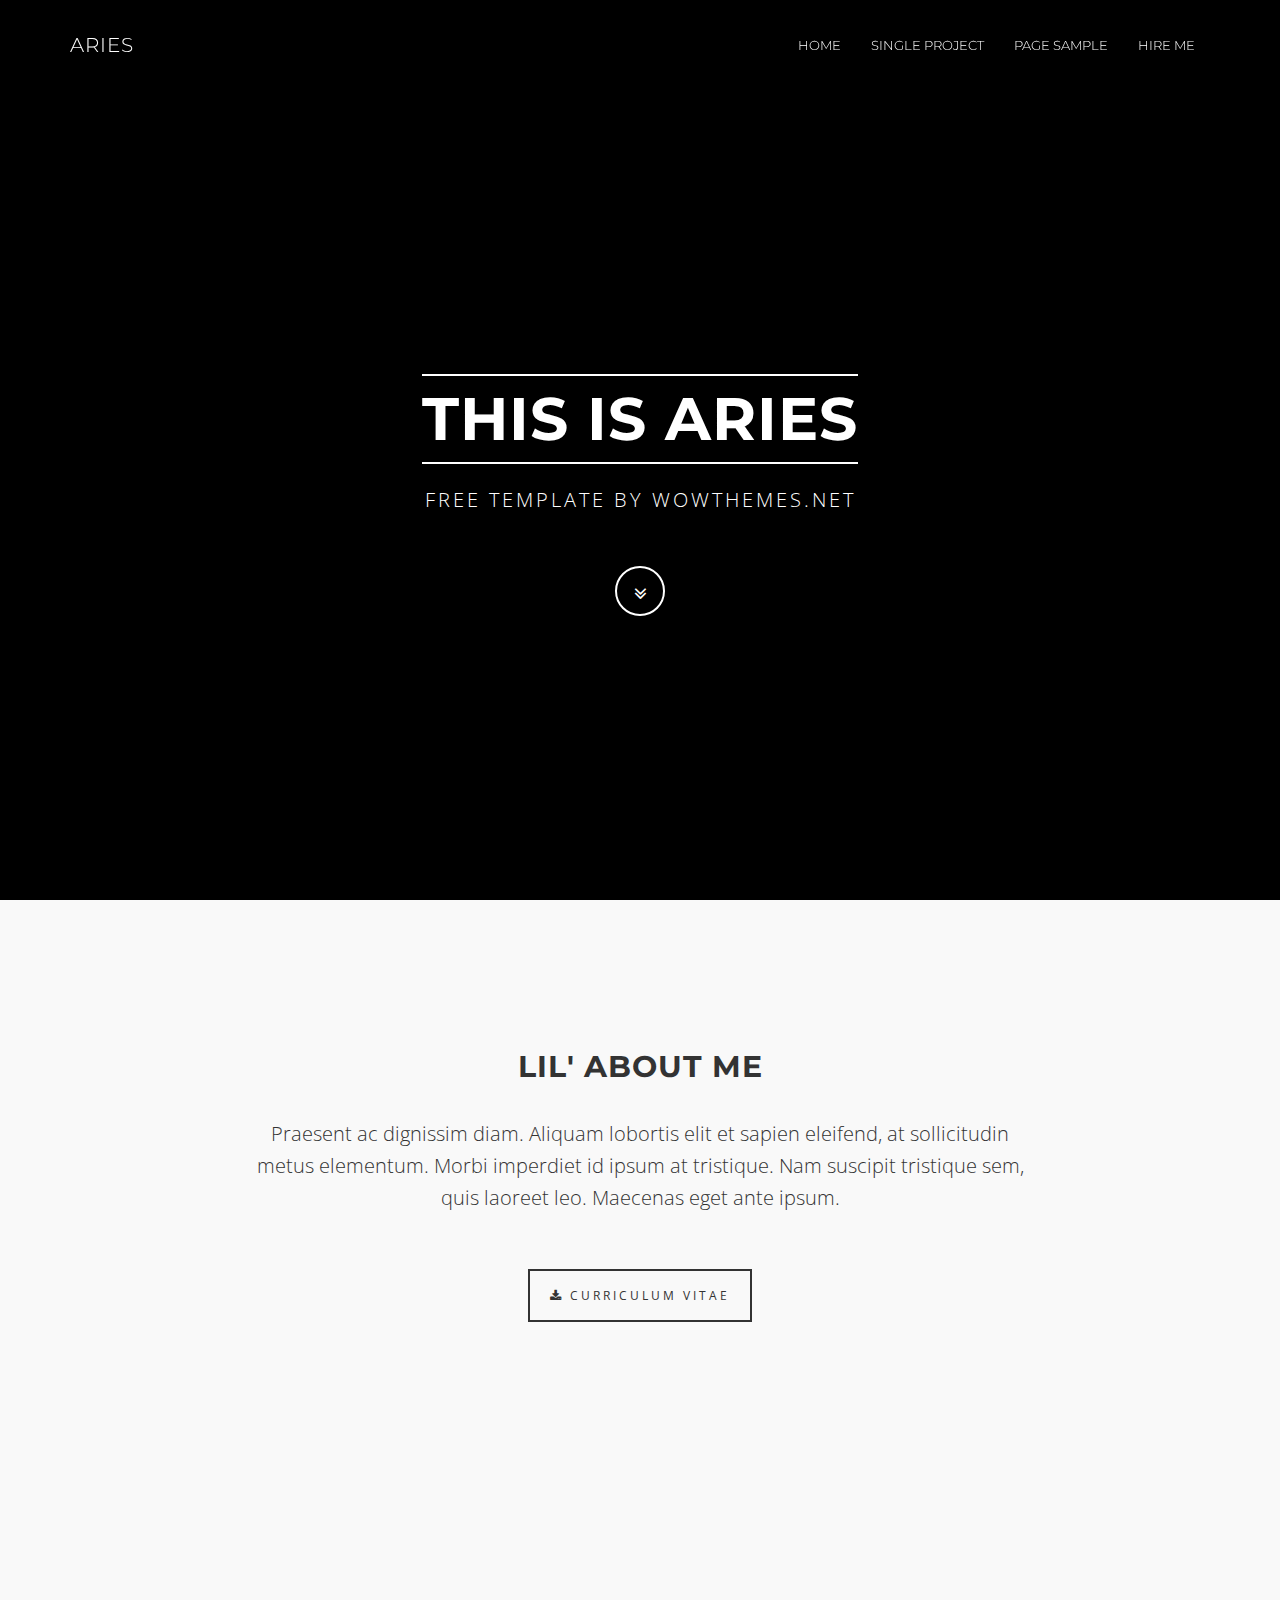
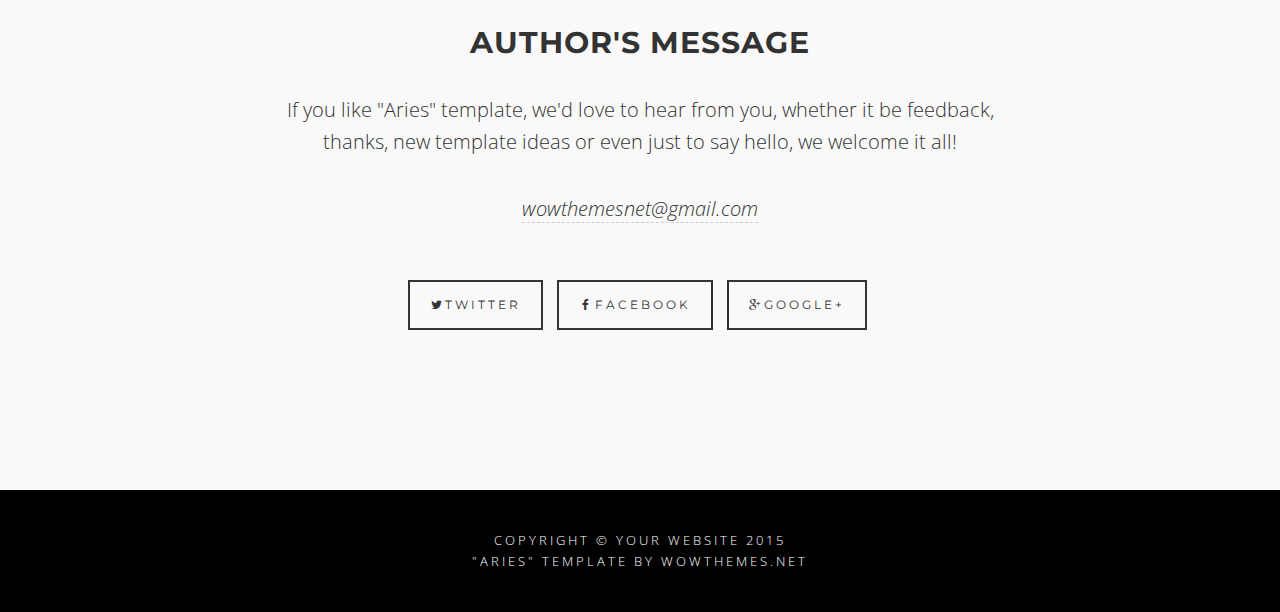
==== SachinPC/index.html @ 7ecd6a03 "Initial loading" ====
<!DOCTYPE html>
<html lang="en">
<head>
<meta charset="utf-8">
<meta http-equiv="X-UA-Compatible" content="IE=edge">
<meta name="viewport" content="width=device-width, initial-scale=1">
<meta name="description" content="">
<meta name="author" content="">
<title>ARIES - Free Bootstrap Theme by WowThemes.net</title>
<!-- Bootstrap Core CSS -->
<link href="css/bootstrap.min.css" rel="stylesheet">
<!-- Custom CSS -->
<link href="css/theme.css" rel="stylesheet">
<!-- Custom Fonts -->
<link href="font-awesome/css/font-awesome.min.css" rel="stylesheet" type="text/css">
<link href="http://fonts.googleapis.com/css?family=Open+Sans:300,400,700,400italic,700italic" rel="stylesheet" type="text/css">
<link href="http://fonts.googleapis.com/css?family=Montserrat:400,700" rel="stylesheet" type="text/css">
<!-- HTML5 Shim and Respond.js IE8 support of HTML5 elements and media queries -->
<!-- WARNING: Respond.js doesn't work if you view the page via file:// -->
<!--[if lt IE 9]>
        <script src="https://oss.maxcdn.com/libs/html5shiv/3.7.0/html5shiv.js"></script>
        <script src="https://oss.maxcdn.com/libs/respond.js/1.4.2/respond.min.js"></script>
    <![endif]-->
</head>
<body id="page-top" data-spy="scroll" data-target=".navbar-fixed-top">
<!-- Navigation -->
<nav class="navbar navbar-custom navbar-fixed-top" role="navigation">
<div class="container">
	<div class="navbar-header">
		<button type="button" class="navbar-toggle" data-toggle="collapse" data-target=".navbar-main-collapse">
		<i class="fa fa-bars"></i>
		</button>
		<a class="navbar-brand page-scroll" href="index.html">
		ARIES </a>
	</div>
	<!-- Collect the nav links, forms, and other content for toggling -->
	<div class="collapse navbar-collapse navbar-right navbar-main-collapse">
		<ul class="nav navbar-nav">
			<li>
			<a href="index.html">Home</a>
			</li>
			<li>
			<a href="portfolio-item.html">Single Project</a>
			</li>
			<li>
			<a href="page-sample.html">Page Sample</a>
			</li>
			<li>
			<a href="contact.html">Hire me</a>
			</li>
		</ul>
	</div>
	<!-- /.navbar-collapse -->
</div>
<!-- /.container -->
</nav>
<!-- Intro Header -->
<header class="intro">
<div class="intro-body">
	<div class="container">
		<div class="row">
			<div class="col-md-8 col-md-offset-2">
				<h1 class="brand-heading">THIS IS ARIES</h1>
				<p class="intro-text">
					FREE TEMPLATE BY WOWTHEMES.NET
				</p>
				<a href="#about" class="btn btn-circle page-scroll">
				<i class="fa fa-angle-double-down animated"></i>
				</a>
			</div>
		</div>
	</div>
</div>
</header>
<!-- About Section -->
<section id="about">
<div class="container content-section text-center">
	<div class="row">
		<h2>LIL' ABOUT ME</h2>
		<div class="col-lg-8 col-lg-offset-2">
			<p>
				Praesent ac dignissim diam. Aliquam lobortis elit et sapien eleifend, at sollicitudin metus elementum. Morbi imperdiet id ipsum at tristique. Nam suscipit tristique sem, <a href="#">quis</a> laoreet leo. Maecenas eget ante ipsum.
			</p>
			<p>
				<a href="#" class="btnghost"><i class="fa fa-download"></i> Curriculum Vitae</a>
			</p>
		</div>
	</div>
</div>
</section>
<section id="portfolio">
<div class="gallery">
	<ul>
		<li class="col-md-3">
		<a href="portfolio-item.html">
		<img src="http://unsplash.it/680/380?random=1" alt="">
		</a>
		</li>
		<li class="col-md-3">
		<a href="portfolio-item.html">
		<img src="http://unsplash.it/680/380?random=2" alt="">
		</a>
		</li>
		<li class="col-md-3">
		<a href="portfolio-item.html">
		<img src="http://unsplash.it/680/380?random=3" alt="">
		</a>
		</li>
		<li class="col-md-3">
		<a class="image" href="portfolio-item.html">
		<img src="http://unsplash.it/680/380?random=4" alt="">
		</a>
		</li>
		<li class="col-md-3">
		<a href="portfolio-item.html">
		<img src="http://unsplash.it/680/380?random=5" alt="">
		</a>
		</li>
		<li class="col-md-3">
		<a href="portfolio-item.html">
		<img src="http://unsplash.it/680/380?random=6" alt="">
		</a>
		</li>
		<li class="col-md-3">
		<a href="portfolio-item.html">
		<img src="http://unsplash.it/680/380?random=7" alt="">
		</a>
		</li>
		<li class="col-md-3">
		<a href="portfolio-item.html">
		<img src="http://unsplash.it/680/380?random=8" alt="">
		</a>
		</li>
				<li class="col-md-3">
		<a href="portfolio-item.html">
		<img src="http://unsplash.it/680/380?random=10" alt="">
		</a>
		</li>
		<li class="col-md-3">
		<a href="portfolio-item.html">
		<img src="http://unsplash.it/680/380?random=11" alt="">
		</a>
		</li>
		<li class="col-md-3">
		<a href="portfolio-item.html">
		<img src="http://unsplash.it/680/380?random=12" alt="">
		</a>
		</li>
		<li class="col-md-3">
		<a href="portfolio-item.html">
		<img src="http://unsplash.it/680/380?random=13" alt="">
		</a>
		</li>
	</ul>
</div>
</section>
<!-- Contact Section -->
<section id="contact">
<div class="container content-section text-center">
	<div class="row">
		<div class="col-lg-8 col-lg-offset-2">
			<h2>Author's Message</h2>
			<p>
				 If you like "Aries" template, we'd love to hear from you, whether it be feedback, thanks, new template ideas or even just to say hello, we welcome it all!
			</p>
			<p>
				<i><a href="mailto:wowthemesnet@gmail.com" style="border-bottom:1px dashed #ccc;">wowthemesnet@gmail.com</a></i>
			</p>
			<ul class="list-inline banner-social-buttons">
				<li>
				<a href="https://twitter.com/wowthemesnet" class="btn btnghost btn-lg"><i class="fa fa-twitter fa-fw"></i><span class="network-name">Twitter</span></a>
				</li>
				<li>
				<a href="https://www.facebook.com/pages/wowthemesnet/562560840468823" class="btn btnghost btn-lg"><i class="fa fa-facebook fa-fw"></i><span class="network-name">Facebook</span></a>
				</li>
				<li>
				<a href="https://plus.google.com/u/0/b/110916582192388695332/110916582192388695332/posts" class="btn btnghost btn-lg"><i class="fa fa-google-plus fa-fw"></i><span class="network-name">Google+</span></a>
				</li>
			</ul>
		</div>
	</div>
</div>
</section>
<!-- Footer -->
<footer>
<div class="container text-center">
	<p class="credits">
		Copyright &copy; Your Website 2015<br/>
		"Aries" Template by WowThemes.net
	</p>
</div>
</footer>
<!-- jQuery -->
<script src="js/jquery.js"></script>
<!-- Bootstrap Core JavaScript -->
<script src="js/bootstrap.min.js"></script>
<!-- Plugin JavaScript -->
<script src="js/jquery.easing.min.js"></script>
<!-- Custom Theme JavaScript -->
<script src="js/theme.js"></script>
</body>
</html>
---- SachinPC/css/theme.css ----
/* Aries v1.0 - by WowThemes.net */
body {
	width:100%;
	height:100%;
	font-family:Open Sans,"Helvetica Neue",Helvetica,Arial,sans-serif;
	color:#fff;
	background-color:#000;
	 font-weight:300;
}
html {
	width:100%;
	height:100%;
}
h1,h2,h3,h4,h5,h6 {
	margin:0 0 35px;
	text-transform:uppercase;
	font-family:Montserrat,"Helvetica Neue",Helvetica,Arial,sans-serif;
	font-weight:700;
	letter-spacing:1px;
}
p {
	margin:0 0 25px;
	font-size:18px;
	line-height:1.5;
}
@media(min-width:768px) {
	p {
		margin:0 0 35px;
		font-size:20px;
		line-height:1.6;
	}
}
a {
	color:inherit;
	-webkit-transition:all .2s ease-in-out;
	-moz-transition:all .2s ease-in-out;
	transition:all .2s ease-in-out;
}
a:hover,a:focus {
	text-decoration:none;
	color:inherit;
}
.light {
	font-weight:400;
}
.navbar-custom {
	margin-bottom:0;
	border-bottom:1px solid rgba(255,255,255,.3);
	text-transform:uppercase;
	font-family:Montserrat,"Helvetica Neue",Helvetica,Arial,sans-serif;
	background-color:#000;
}
.navbar-custom .navbar-brand {
	font-size:20px;
	text-transform:none;
	letter-spacing:1px;
}
.navbar-custom .navbar-brand:focus {
	outline:0;
}
.navbar-custom .navbar-brand .navbar-toggle {
	padding:4px 6px;
	font-size:16px;
	color:#fff;
}
.navbar-custom .navbar-brand .navbar-toggle:focus,.navbar-custom .navbar-brand .navbar-toggle:active {
	outline:0;
}
.navbar-custom a {
}
.navbar-custom .nav li a {
	-webkit-transition:background .3s ease-in-out;
	-moz-transition:background .3s ease-in-out;
	transition:background .3s ease-in-out;
}
.navbar-custom .nav li a:hover {
	outline:0;
	color:#1ba39c;
	background-color:transparent;
}
.navbar-custom .nav li a:focus,.navbar-custom .nav li a:active {
	outline:0;
	background-color:transparent;
}
.navbar-custom .nav li.active {
	outline:0;
}
.navbar-custom .nav li.active a {
	color:#1ba39c;
}
.navbar-custom .nav li.active a:hover {
	color:#1ba39c;
}
@media(min-width:768px) {
	.navbar-custom {
		padding:20px 0;
		border-bottom:0;
		font-size:13px;
		background:0 0;
		-webkit-transition:background .5s ease-in-out,padding .5s ease-in-out;
		-moz-transition:background .5s ease-in-out,padding .5s ease-in-out;
		transition:background .5s ease-in-out,padding .5s ease-in-out;
	}
		 .navbar-custom.top-nav-collapse {
		 padding:0;
		border-bottom:1px solid rgba(255,255,255,.3);
		color:#333;
			background:#fff;
	}
	.navbar-custom.top-nav-collapse a {
		color:#333;
		display:inline-block;
	}
}
.intro {
	display:table;
	width:100%;
	height:auto;
	padding:100px 0 100px 0;
	text-align:center;
	color:#fff;
	background-image:radial-gradient(circle at 50% 50%,rgba(0,0,0,0.46),rgba(0,0,0,0.88)),url('http://unsplash.it/1600/1400?random=9');
	-webkit-background-size:cover;
	-moz-background-size:cover;
	background-size:cover;
	-o-background-size:cover;
}
.intro .intro-body {
	display:table-cell;
	vertical-align:middle;
}
.intro .intro-body .brand-heading {
	font-size:40px;
}
.intro .intro-body .intro-text {
	font-size:18px;
}
@media(min-width:768px) {
	.intro {
		height:100%;
		padding:0;
	}
	.intro .intro-body .brand-heading {
		font-size:60px;
		margin-top:90px;
		margin-bottom:20px;
		border-top:2px solid #fff;
		border-bottom:2px solid #fff;
		display:inline-block;
		padding:10px 0;
	}
	.intro .intro-body .intro-text {
		font-size:20px;
			font-weight:300;
			letter-spacing:3px;
	}
}
.btn-circle {
	width:50px;
	height:50px;
	margin-top:15px;
	line-height:40px;
	text-align:center;
	border:2px solid #fff;
	border-radius:100%!important;
	font-size:20px;
	color:#fff;
	background:0 0;
	-webkit-transition:background .3s ease-in-out;
	-moz-transition:background .3s ease-in-out;
	transition:background .3s ease-in-out;
}
.btn-circle:hover,.btn-circle:focus {
	outline:0;
	color:#fff;
	background:rgba(255,255,255,.1);
}
.btn-circle i.animated {
	-webkit-transition-property:-webkit-transform;
	-webkit-transition-duration:1s;
	-moz-transition-property:-moz-transform;
	-moz-transition-duration:1s;
}
.btn-circle:hover i.animated {
	-webkit-animation-name:pulse;
	-moz-animation-name:pulse;
	-webkit-animation-duration:1.5s;
	-moz-animation-duration:1.5s;
	-webkit-animation-iteration-count:infinite;
	-moz-animation-iteration-count:infinite;
	-webkit-animation-timing-function:linear;
	-moz-animation-timing-function:linear;
}
@-webkit-keyframes pulse {
	0% {
		-webkit-transform:scale(1);
		transform:scale(1);
	}
	50% {
		-webkit-transform:scale(1.2);
		transform:scale(1.2);
	}
	100% {
		-webkit-transform:scale(1);
		transform:scale(1);
	}
}
@-moz-keyframes pulse {
	0% {
		-moz-transform:scale(1);
		transform:scale(1);
	}
	50% {
		-moz-transform:scale(1.2);
		transform:scale(1.2);
	}
	100% {
		-moz-transform:scale(1);
		transform:scale(1);
	}
}
.content-section {
	padding:40px 0;
	clear:both;
}
@media(min-width:767px) {
	.content-section {
		padding:150px 0;
			 clear:both;
	}
}
.btn {
	border-radius:0;
	text-transform:uppercase;
	font-family:Montserrat,"Helvetica Neue",Helvetica,Arial,sans-serif;
	font-weight:400;
	-webkit-transition:all .3s ease-in-out;
	-moz-transition:all .3s ease-in-out;
	transition:all .3s ease-in-out;
}
.btn-default {
	border:1px solid #42dca3;
	color:#42dca3;
	background-color:transparent;
}
.btn-default:hover,.btn-default:focus {
	border:1px solid #42dca3;
	outline:0;
	color:#000;
	background-color:#42dca3;
}
ul.banner-social-buttons {
	margin-top:0;
}
@media(max-width:1199px) {
	ul.banner-social-buttons {
		margin-top:15px;
	}
}
@media(max-width:767px) {
	ul.banner-social-buttons li {
		display:block;
		margin-bottom:20px;
		padding:0;
	}
	ul.banner-social-buttons li:last-child {
		margin-bottom:0;
	}
}
footer {
	padding:40px 0;
	z-index:1;
	position:relative;
	clear:both;
}
footer p {
	margin:0;
	font-size:15px;
}
footer p.credits {
	text-transform:uppercase;
	font-size:13px;
	letter-spacing:3px;
}
::-moz-selection {
	text-shadow:none;
	background:#fcfcfc;
	background:rgba(255,255,255,.2);
}
::selection {
	text-shadow:none;
	background:#fcfcfc;
	background:rgba(255,255,255,.2);
}
img::selection {
	background:0 0;
}
img::-moz-selection {
	background:0 0;
}
body {
	webkit-tap-highlight-color:rgba(255,255,255,.2);
}
.bgblue {
	background:#22292c;
}
.inlineblock {
	display:inline-block;
}
p:last-child {
	margin-bottom:0;
}
p.lead {
	line-height:1.9;
}
.btnghost {
	border:2px solid #333;
	background-color:transparent;
	padding:15px 20px;
	letter-spacing:3px;
	font-size:12px;
	text-transform:uppercase;
	font-weight:400;
	color:#333;
	margin-top:20px;
	display:inline-block;
}
.btnghost:hover {
	background-color:#333;
	color:#fff;
	border:2px solid #333;
}
.bgcover {
	background-size:cover;
	background-repeat:no-repeat;
	position:relative;
}
img {
	max-width:100%;
}
.gallery ul {
	padding:0;
	margin:0;
}
.gallery img {
	max-width:100%;
	height:auto;
	padding:0;
	margin:0;
}
.gallery ul li {
	margin:0;
	position:relative;
	list-style:none;
	float:left;
	padding:0;
}
.gallery ul li a {
	display:block;
	position:relative;
	width:100%;
	height:100%;
	margin:0;
	padding:0;
	line-height:0;
}
.gallery ul li a:before {
	position:absolute;
	width:32px;
	height:32px;
	top:40%;
	left:50%;
	margin:-14px 0 0 -16px;
	background: url(data:image/svg+xml;utf8,%3C%3Fxml%20version%3D%221.0%22%20encoding%3D%22utf-8%22%3F%3E%0A%3C%21--%20Generator%3A%20Adobe%20Illustrator%2017.1.0%2C%20SVG%20Export%20Plug-In%20.%20SVG%20Version%3A%206.00%20Build%200%29%20%20--%3E%0A%3C%21DOCTYPE%20svg%20PUBLIC%20%22-//W3C//DTD%20SVG%201.1//EN%22%20%22http%3A//www.w3.org/Graphics/SVG/1.1/DTD/svg11.dtd%22%3E%0A%3Csvg%20version%3D%221.1%22%0A%09%20id%3D%22svg2%22%20xmlns%3Adc%3D%22http%3A//purl.org/dc/elements/1.1/%22%20xmlns%3Acc%3D%22http%3A//creativecommons.org/ns%23%22%20xmlns%3Ardf%3D%22http%3A//www.w3.org/1999/02/22-rdf-syntax-ns%23%22%20xmlns%3Asvg%3D%22http%3A//www.w3.org/2000/svg%22%20xmlns%3Asodipodi%3D%22http%3A//sodipodi.sourceforge.net/DTD/sodipodi-0.dtd%22%20xmlns%3Ainkscape%3D%22http%3A//www.inkscape.org/namespaces/inkscape%22%20inkscape%3Aversion%3D%220.48.4%20r9939%22%20sodipodi%3Adocname%3D%22icon-fullscreen.svg%22%0A%09%20xmlns%3D%22http%3A//www.w3.org/2000/svg%22%20xmlns%3Axlink%3D%22http%3A//www.w3.org/1999/xlink%22%20x%3D%220px%22%20y%3D%220px%22%20viewBox%3D%220%200%20960%20560%22%0A%09%20enable-background%3D%22new%200%200%20960%20560%22%20xml%3Aspace%3D%22preserve%22%3E%0A%3Csodipodi%3Anamedview%20%20borderopacity%3D%221%22%20pagecolor%3D%22%23ffffff%22%20bordercolor%3D%22%23666666%22%20objecttolerance%3D%2210%22%20gridtolerance%3D%2210%22%20guidetolerance%3D%2210%22%20showgrid%3D%22false%22%20fit-margin-top%3D%220%22%20fit-margin-left%3D%220%22%20inkscape%3Azoom%3D%227.375%22%20inkscape%3Acx%3D%22-5.1525424%22%20inkscape%3Acy%3D%2216%22%20id%3D%22namedview11%22%20inkscape%3Awindow-x%3D%22-8%22%20inkscape%3Awindow-y%3D%22-8%22%20fit-margin-right%3D%220%22%20inkscape%3Apageopacity%3D%220%22%20fit-margin-bottom%3D%220%22%20inkscape%3Awindow-width%3D%221366%22%20inkscape%3Awindow-height%3D%22706%22%20inkscape%3Awindow-maximized%3D%221%22%20inkscape%3Apageshadow%3D%222%22%20inkscape%3Acurrent-layer%3D%22svg2%22%3E%0A%09%3C/sodipodi%3Anamedview%3E%0A%3Cg%3E%0A%09%3Crect%20x%3D%22220%22%20y%3D%22260%22%20fill%3D%22%23FFFFFF%22%20width%3D%22536%22%20height%3D%2224%22/%3E%0A%3C/g%3E%0A%3Cg%3E%0A%09%3Crect%20x%3D%22476%22%20y%3D%224%22%20fill%3D%22%23FFFFFF%22%20width%3D%2224%22%20height%3D%22556%22/%3E%0A%3C/g%3E%0A%3C/svg%3E%0A) no-repeat;
	content:"";
	opacity:0;
	z-index:1;
	-webkit-transition:all 0.3s linear;
	-moz-transition:all 0.3s linear;
	transition:all 0.3s linear;
}
.gallery ul li a:hover:before {
	top:50%;
	opacity:1;
}
.gallery ul li a:after {
	position:absolute;
	width:100%;
	top:0;
	bottom:0;
	background:rgba(0,0,0,0.3);
	content:"";
	opacity:0;
	-webkit-transition:all 0.3s linear;
	-moz-transition:all 0.3s linear;
	transition:all 0.3s linear;
}
.gallery ul li a:hover:after {
	opacity:1;
}
section:after {
	float:none;
	clear:both;
}
section {
	background-color:#f9f9f9;
	color:#333;
	overflow:hidden;
}
.done {
	display:none;
}
.error input,input.error,.error textarea,textarea.error {
	background-color:#ffffff;
	border-bottom:2px solid orangered !Important;
	-webkit-transition:border linear 0.2s,box-shadow linear 0.2s;
	-moz-transition:border linear 0.2s,box-shadow linear 0.2s;
	-o-transition:border linear 0.2s,box-shadow linear 0.2s;
	transition:border linear 0.2s,box-shadow linear 0.2s;	
}
#contactform input,#contactform textarea {
	border:0px;
	border-bottom:2px solid #333;
	width:100%;
	background-color:transparent;
	padding:20px 0px;
	text-transform:uppercase;
	letter-spacing:2px;
	margin-bottom:20px;
}
#contactform input#submit {
	width:auto;
	border:2px solid;
	padding:10px 20px;
	display:inline-block;
}
#contactform input#submit:hover {
	background-color:#333;
	color:#fff;
	border:2px solid #333;
}
#contactform input:focus,#contactform input:active,#contactform textarea:focus,#contactform textarea:active {
	border-top:0px;
	border-bottom:2px solid lightseagreen;
	outline:0;
	outline: none;
}
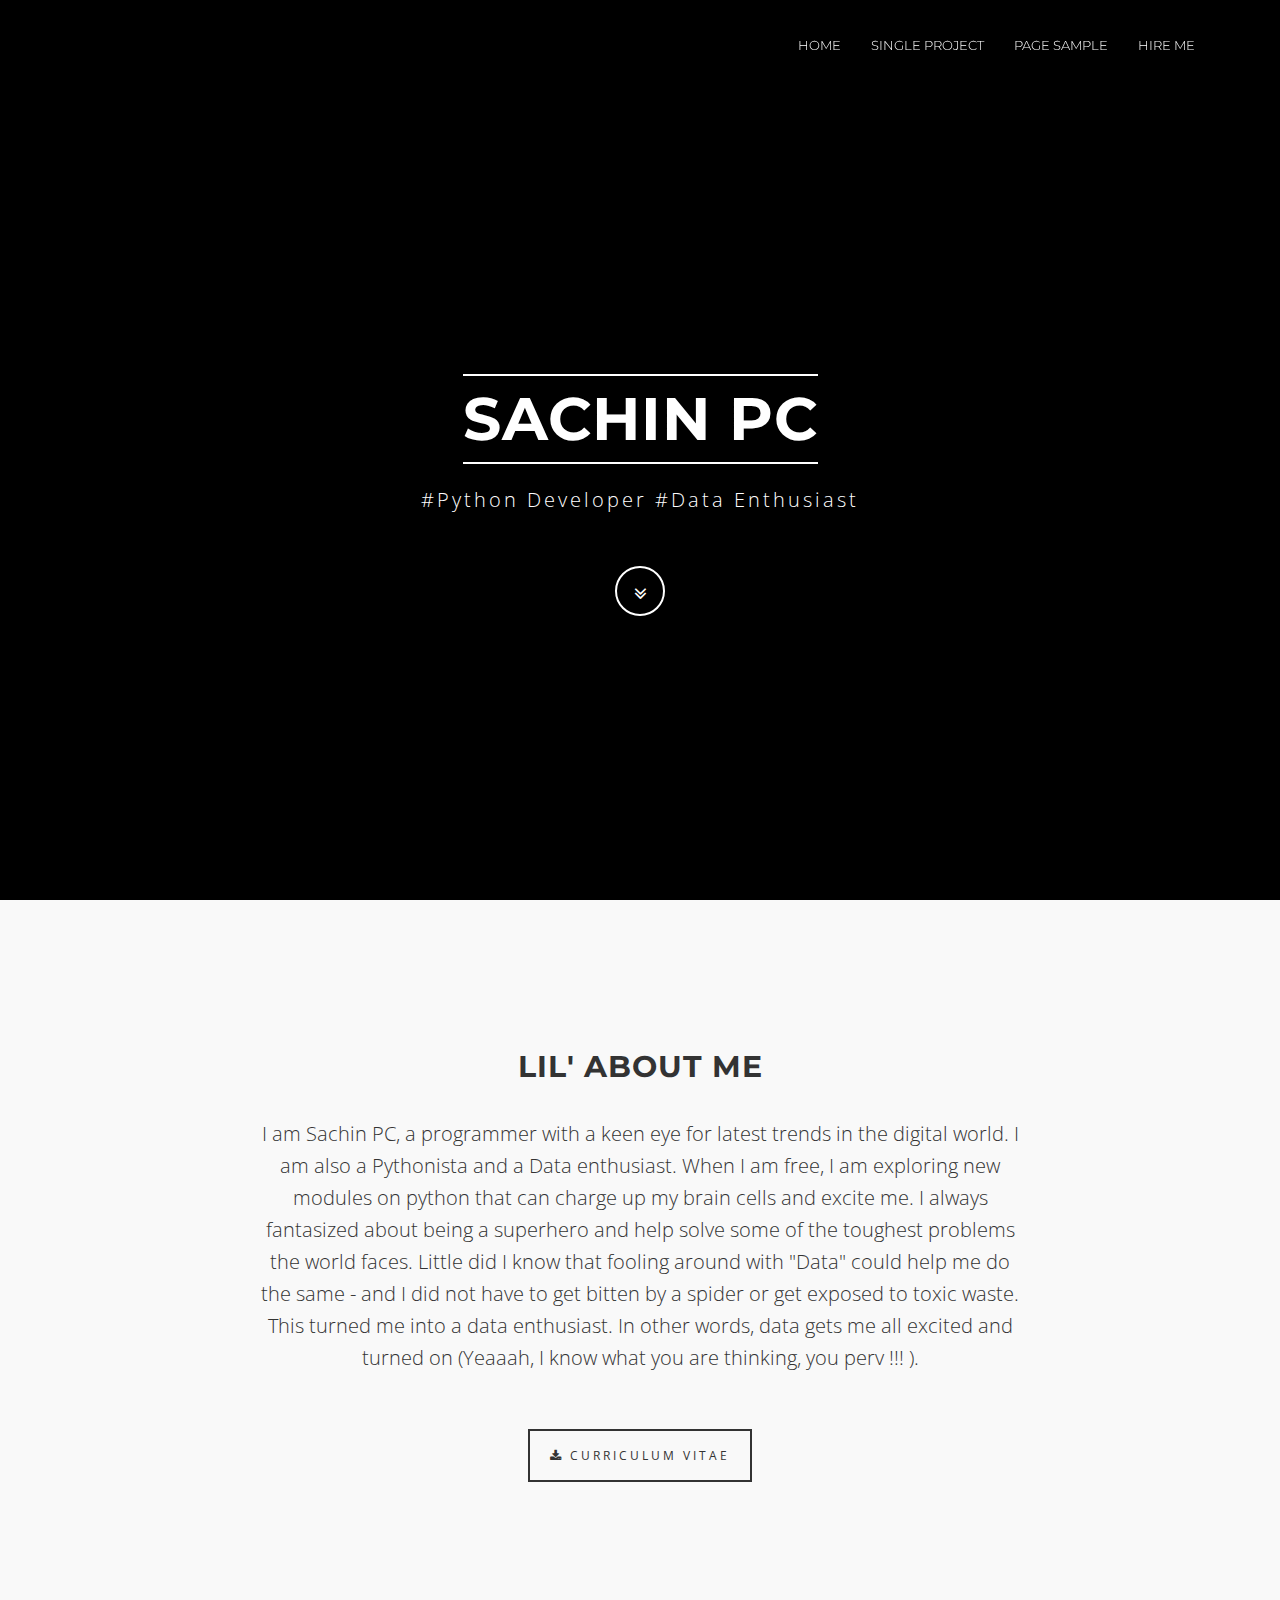
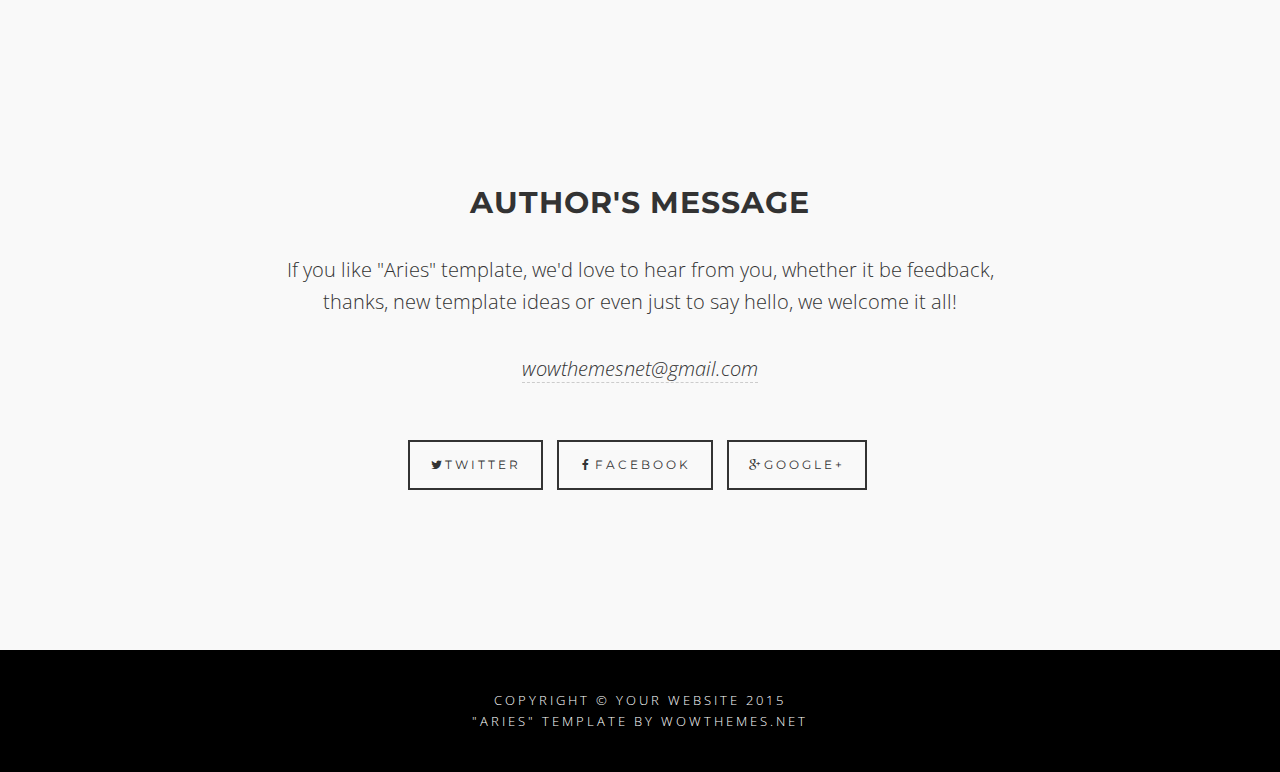
==== commit 6a6b9d51: "Info update" ====
--- a/SachinPC/index.html
+++ b/SachinPC/index.html
@@ -26,13 +26,6 @@
 <!-- Navigation -->
 <nav class="navbar navbar-custom navbar-fixed-top" role="navigation">
 <div class="container">
-	<div class="navbar-header">
-		<button type="button" class="navbar-toggle" data-toggle="collapse" data-target=".navbar-main-collapse">
-		<i class="fa fa-bars"></i>
-		</button>
-		<a class="navbar-brand page-scroll" href="index.html">
-		ARIES </a>
-	</div>
 	<!-- Collect the nav links, forms, and other content for toggling -->
 	<div class="collapse navbar-collapse navbar-right navbar-main-collapse">
 		<ul class="nav navbar-nav">
@@ -60,9 +53,9 @@
 	<div class="container">
 		<div class="row">
 			<div class="col-md-8 col-md-offset-2">
-				<h1 class="brand-heading">THIS IS ARIES</h1>
+				<h1 class="brand-heading">Sachin PC</h1>
 				<p class="intro-text">
-					FREE TEMPLATE BY WOWTHEMES.NET
+					#Python Developer #Data Enthusiast
 				</p>
 				<a href="#about" class="btn btn-circle page-scroll">
 				<i class="fa fa-angle-double-down animated"></i>
@@ -79,7 +72,11 @@
 		<h2>LIL' ABOUT ME</h2>
 		<div class="col-lg-8 col-lg-offset-2">
 			<p>
-				Praesent ac dignissim diam. Aliquam lobortis elit et sapien eleifend, at sollicitudin metus elementum. Morbi imperdiet id ipsum at tristique. Nam suscipit tristique sem, <a href="#">quis</a> laoreet leo. Maecenas eget ante ipsum.
+				I am Sachin PC, a programmer with a keen eye for latest trends in the digital world.
+				I am also a Pythonista and a Data enthusiast. When I am free, I am exploring new modules on python that can charge up my brain cells and excite me.
+				I always fantasized about being a superhero and help solve some of the toughest problems the world faces.
+				Little did I know that fooling around with "Data" could help me do the same - and I did not have to get bitten by a spider or get exposed to toxic waste.
+				This turned me into a data enthusiast. In other words, data gets me all excited and turned on (Yeaaah, I know what you are thinking, you perv !!! ).
 			</p>
 			<p>
 				<a href="#" class="btnghost"><i class="fa fa-download"></i> Curriculum Vitae</a>
@@ -199,4 +196,4 @@
 <!-- Custom Theme JavaScript -->
 <script src="js/theme.js"></script>
 </body>
-</html>+</html>
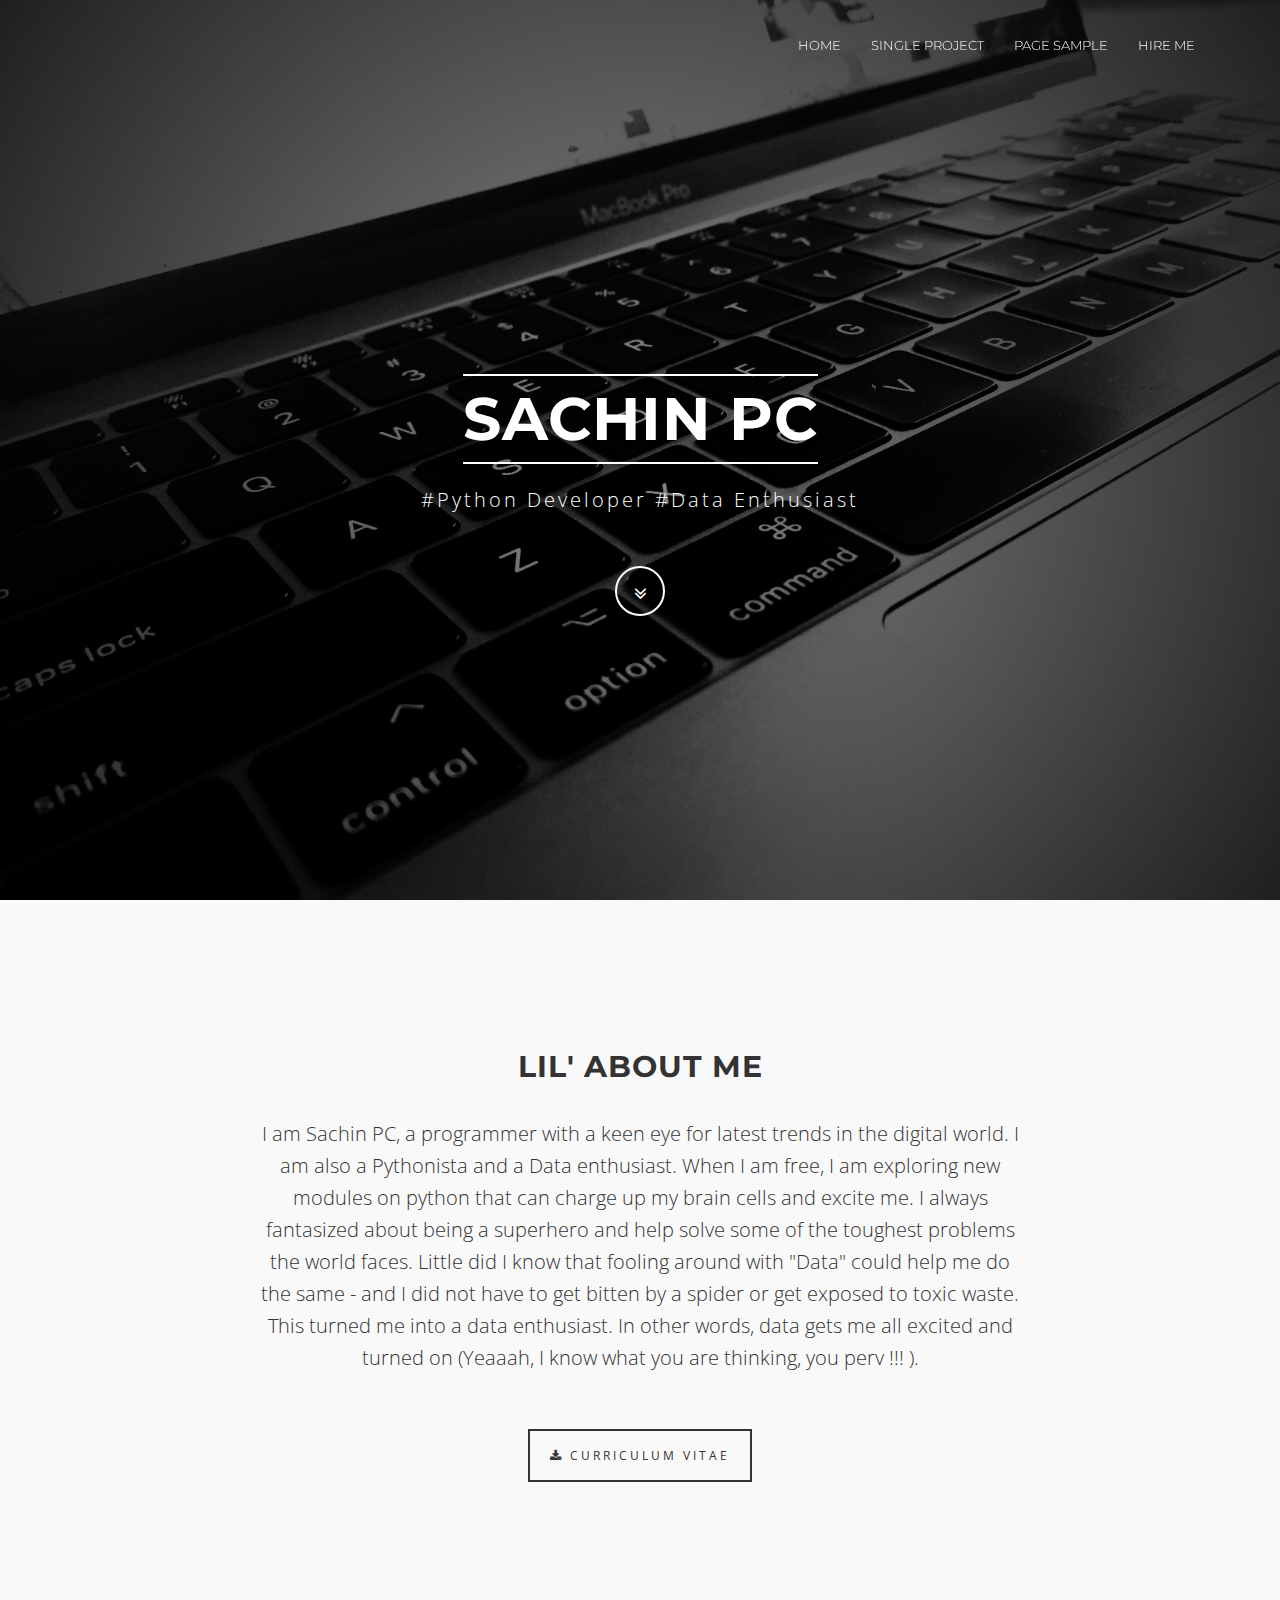
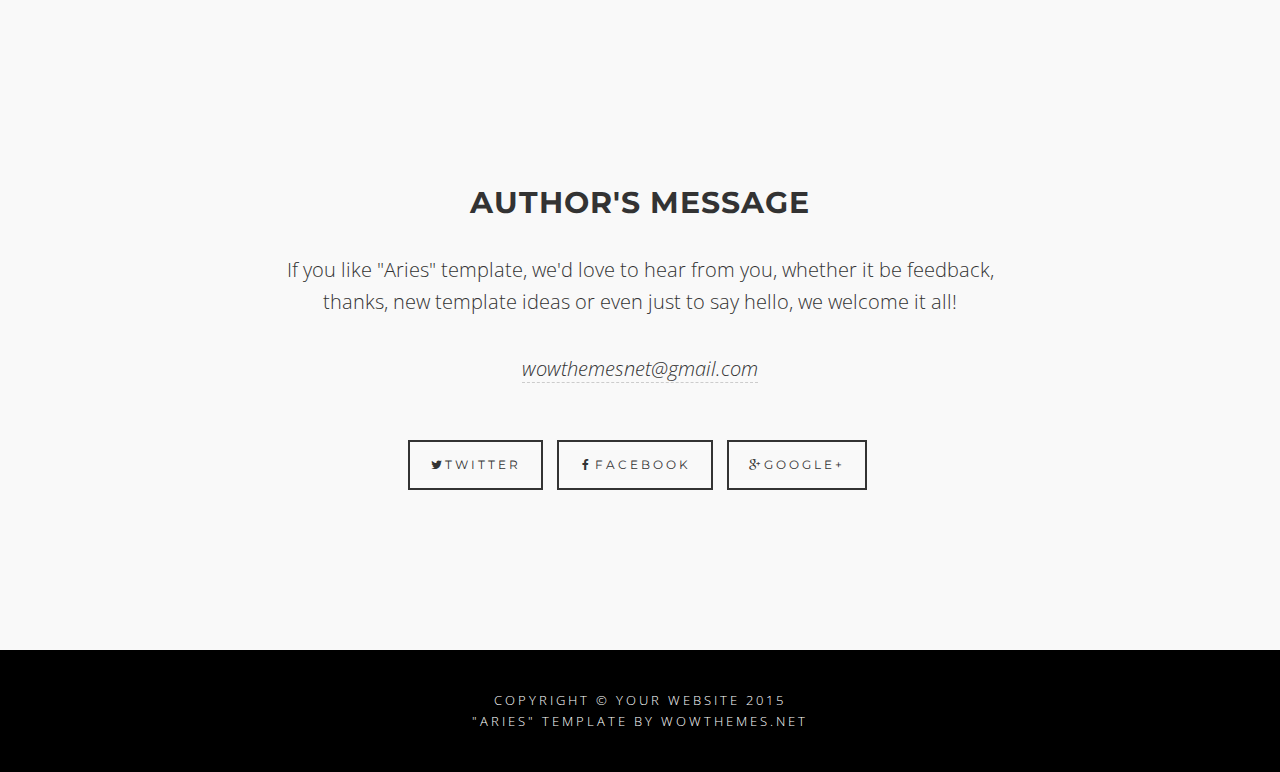
==== commit c14afd93: "Update Background image at the banner." ====
--- a/SachinPC/index.html
+++ b/SachinPC/index.html
@@ -55,7 +55,7 @@
 			<div class="col-md-8 col-md-offset-2">
 				<h1 class="brand-heading">Sachin PC</h1>
 				<p class="intro-text">
-					#Python Developer #Data Enthusiast
+					 #Python Developer #Data Enthusiast
 				</p>
 				<a href="#about" class="btn btn-circle page-scroll">
 				<i class="fa fa-angle-double-down animated"></i>
--- a/SachinPC/css/theme.css
+++ b/SachinPC/css/theme.css
@@ -119,7 +119,7 @@
 	padding:100px 0 100px 0;
 	text-align:center;
 	color:#fff;
-	background-image:radial-gradient(circle at 50% 50%,rgba(0,0,0,0.46),rgba(0,0,0,0.88)),url('http://unsplash.it/1600/1400?random=9');
+	background-image:radial-gradient(circle at 50% 50%,rgba(0,0,0,0.46),rgba(0,0,0,0.88)),url('../img/background.jpg');
 	-webkit-background-size:cover;
 	-moz-background-size:cover;
 	background-size:cover;
@@ -416,7 +416,7 @@
 	-webkit-transition:border linear 0.2s,box-shadow linear 0.2s;
 	-moz-transition:border linear 0.2s,box-shadow linear 0.2s;
 	-o-transition:border linear 0.2s,box-shadow linear 0.2s;
-	transition:border linear 0.2s,box-shadow linear 0.2s;	
+	transition:border linear 0.2s,box-shadow linear 0.2s;
 }
 #contactform input,#contactform textarea {
 	border:0px;
@@ -444,4 +444,4 @@
 	border-bottom:2px solid lightseagreen;
 	outline:0;
 	outline: none;
-}+}
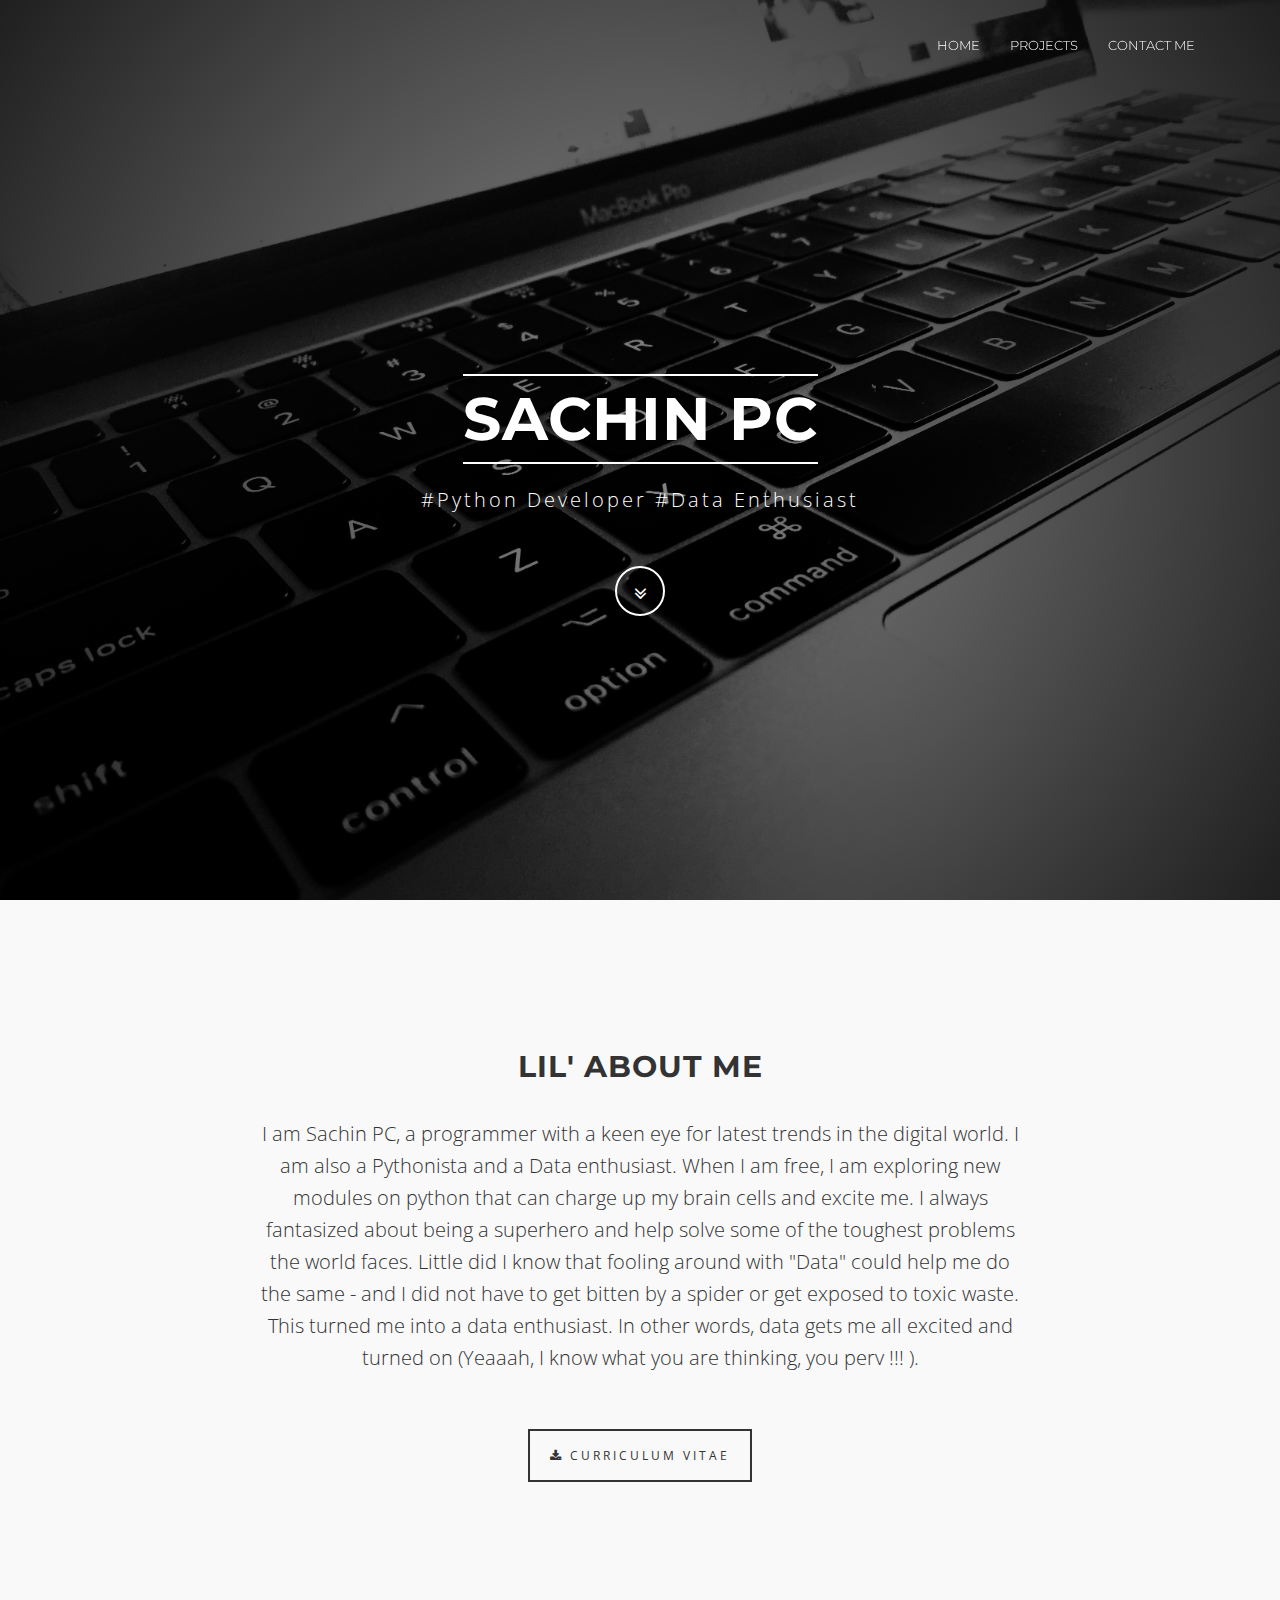
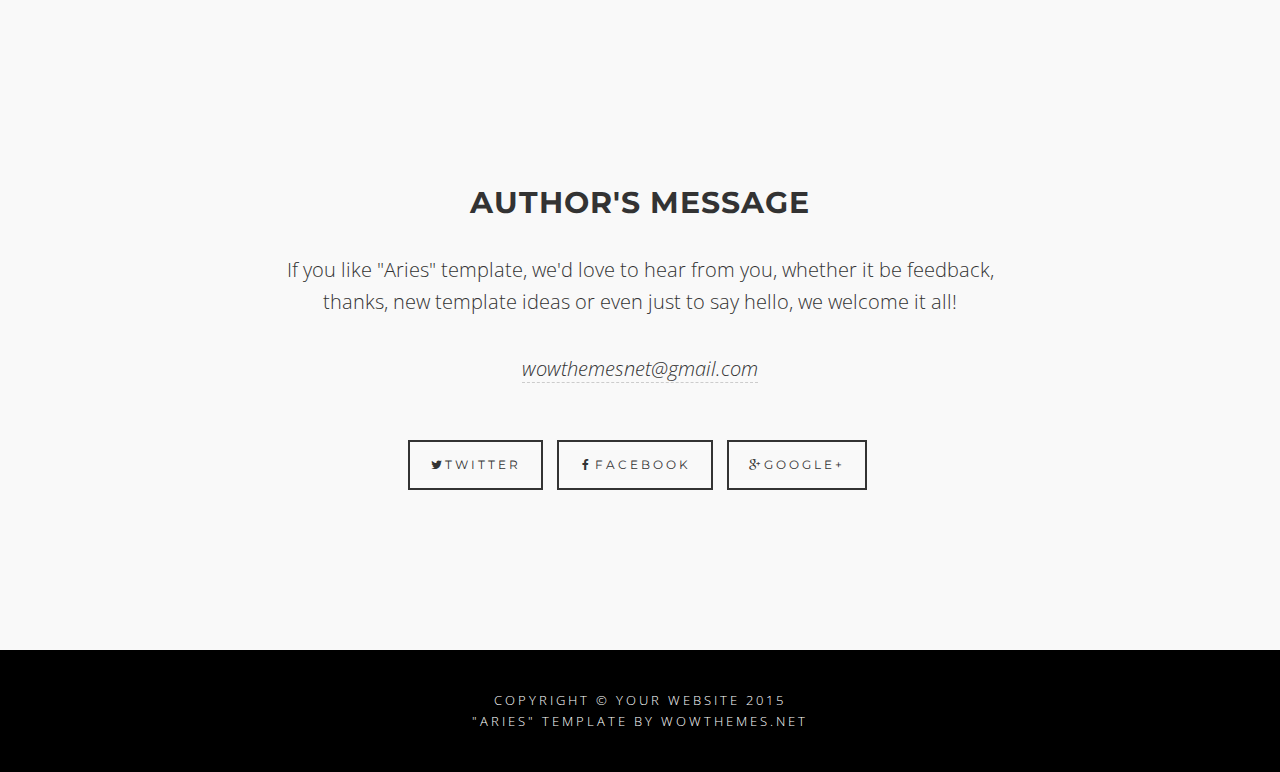
==== commit 0a35ca75: "HTML page Title Update" ====
--- a/SachinPC/index.html
+++ b/SachinPC/index.html
@@ -6,7 +6,7 @@
 <meta name="viewport" content="width=device-width, initial-scale=1">
 <meta name="description" content="">
 <meta name="author" content="">
-<title>ARIES - Free Bootstrap Theme by WowThemes.net</title>
+<title>Sachin PC</title>
 <!-- Bootstrap Core CSS -->
 <link href="css/bootstrap.min.css" rel="stylesheet">
 <!-- Custom CSS -->
@@ -33,13 +33,10 @@
 			<a href="index.html">Home</a>
 			</li>
 			<li>
-			<a href="portfolio-item.html">Single Project</a>
+			<a href="page-sample.html">Projects</a>
 			</li>
 			<li>
-			<a href="page-sample.html">Page Sample</a>
-			</li>
-			<li>
-			<a href="contact.html">Hire me</a>
+			<a href="contact.html">Contact Me</a>
 			</li>
 		</ul>
 	</div>
@@ -93,61 +90,73 @@
 		<img src="http://unsplash.it/680/380?random=1" alt="">
 		</a>
 		</li>
+
 		<li class="col-md-3">
 		<a href="portfolio-item.html">
 		<img src="http://unsplash.it/680/380?random=2" alt="">
 		</a>
 		</li>
+
 		<li class="col-md-3">
 		<a href="portfolio-item.html">
 		<img src="http://unsplash.it/680/380?random=3" alt="">
 		</a>
 		</li>
+
 		<li class="col-md-3">
 		<a class="image" href="portfolio-item.html">
 		<img src="http://unsplash.it/680/380?random=4" alt="">
 		</a>
 		</li>
+
 		<li class="col-md-3">
 		<a href="portfolio-item.html">
 		<img src="http://unsplash.it/680/380?random=5" alt="">
 		</a>
 		</li>
+
 		<li class="col-md-3">
 		<a href="portfolio-item.html">
 		<img src="http://unsplash.it/680/380?random=6" alt="">
 		</a>
 		</li>
+
 		<li class="col-md-3">
 		<a href="portfolio-item.html">
 		<img src="http://unsplash.it/680/380?random=7" alt="">
 		</a>
 		</li>
+
 		<li class="col-md-3">
 		<a href="portfolio-item.html">
 		<img src="http://unsplash.it/680/380?random=8" alt="">
 		</a>
 		</li>
-				<li class="col-md-3">
+
+		<li class="col-md-3">
 		<a href="portfolio-item.html">
 		<img src="http://unsplash.it/680/380?random=10" alt="">
 		</a>
 		</li>
+
 		<li class="col-md-3">
 		<a href="portfolio-item.html">
 		<img src="http://unsplash.it/680/380?random=11" alt="">
 		</a>
 		</li>
+
 		<li class="col-md-3">
 		<a href="portfolio-item.html">
 		<img src="http://unsplash.it/680/380?random=12" alt="">
 		</a>
 		</li>
+
 		<li class="col-md-3">
 		<a href="portfolio-item.html">
 		<img src="http://unsplash.it/680/380?random=13" alt="">
 		</a>
 		</li>
+
 	</ul>
 </div>
 </section>
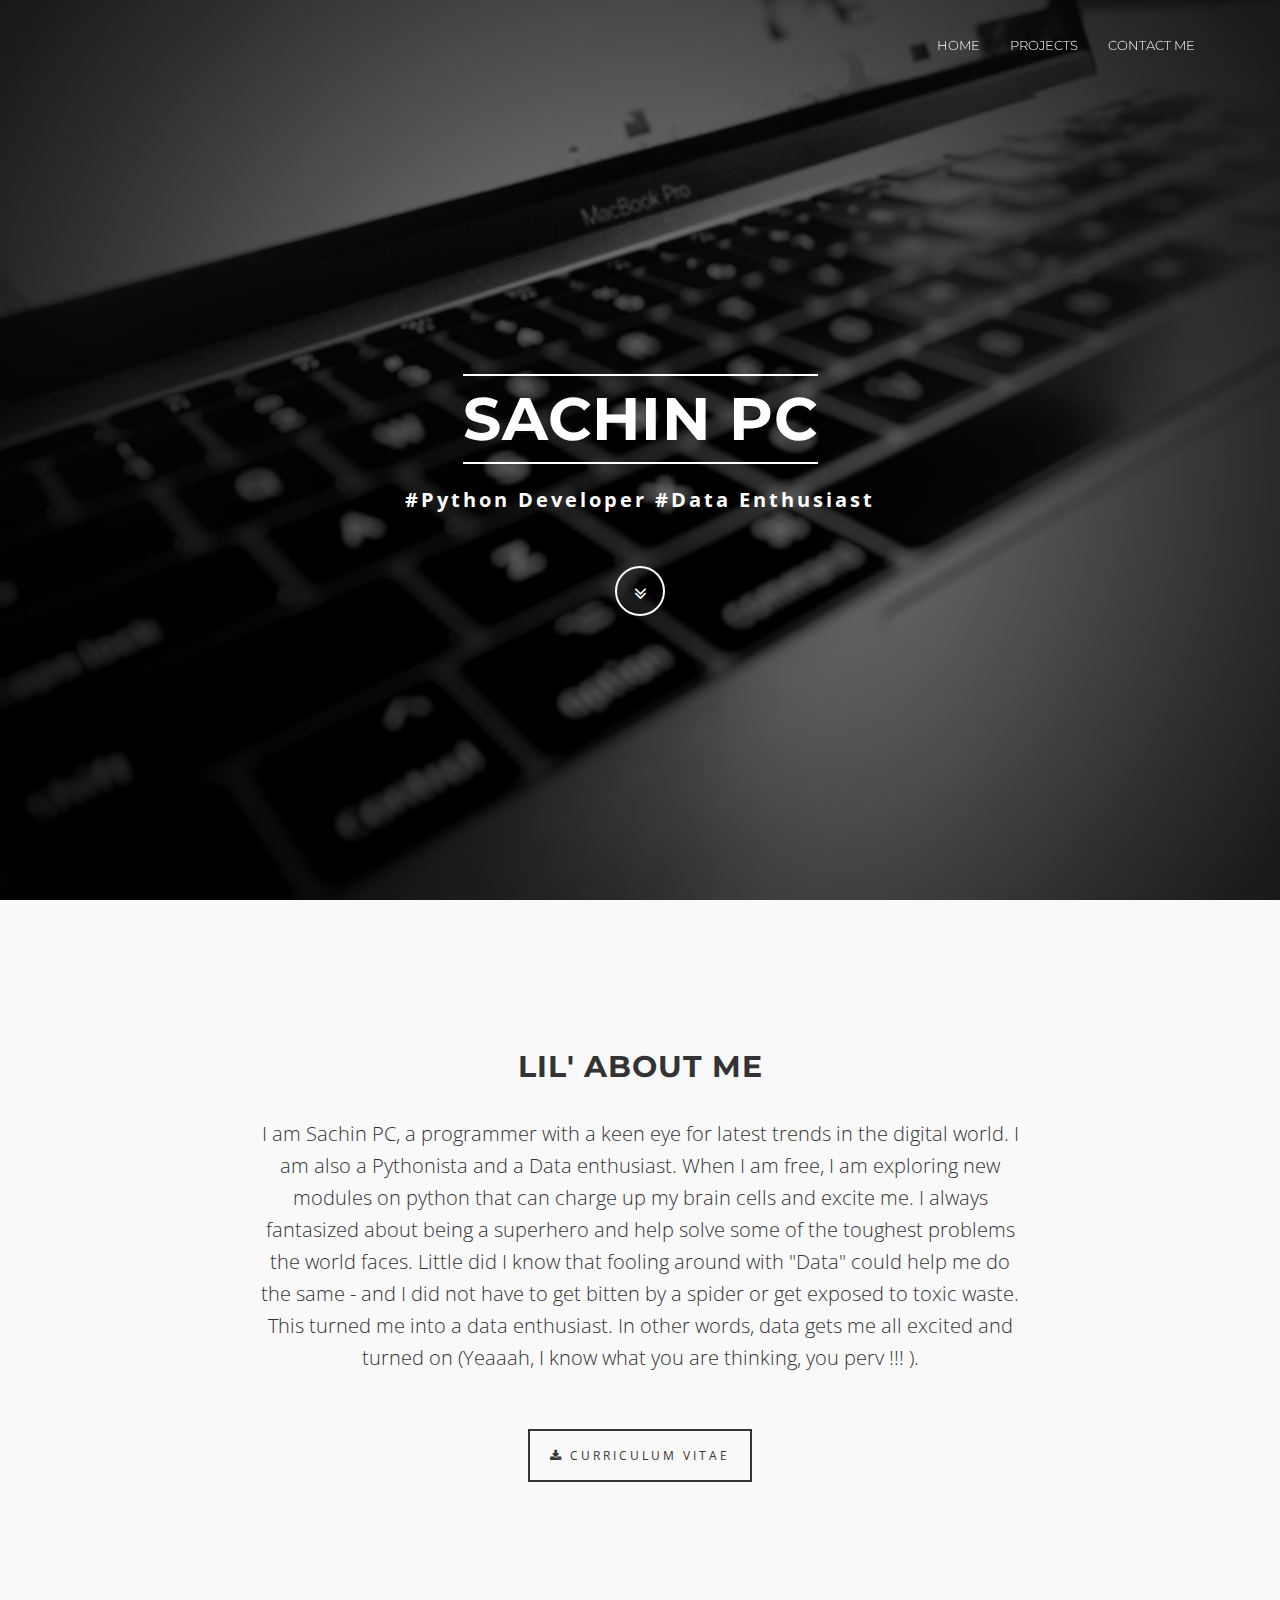
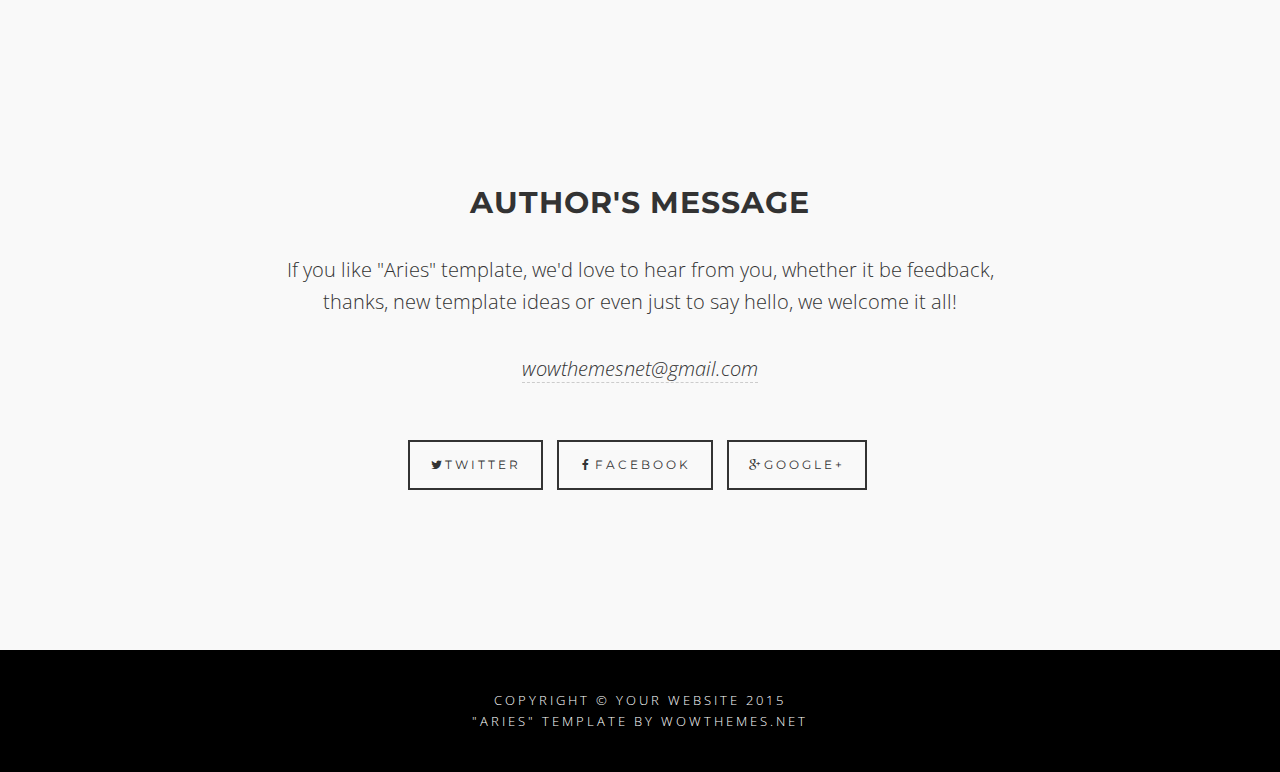
==== commit 07ca2cba: "Background Change" ====
--- a/SachinPC/index.html
+++ b/SachinPC/index.html
@@ -52,7 +52,7 @@
 			<div class="col-md-8 col-md-offset-2">
 				<h1 class="brand-heading">Sachin PC</h1>
 				<p class="intro-text">
-					 #Python Developer #Data Enthusiast
+					 <b>#Python Developer #Data Enthusiast</b>
 				</p>
 				<a href="#about" class="btn btn-circle page-scroll">
 				<i class="fa fa-angle-double-down animated"></i>
--- a/SachinPC/css/theme.css
+++ b/SachinPC/css/theme.css
@@ -266,6 +266,12 @@
 	ul.banner-social-buttons li:last-child {
 		margin-bottom:0;
 	}
+}
+
+.logo {
+	height: 30px;
+	width: 30px;
+	margin: auto;
 }
 footer {
 	padding:40px 0;
